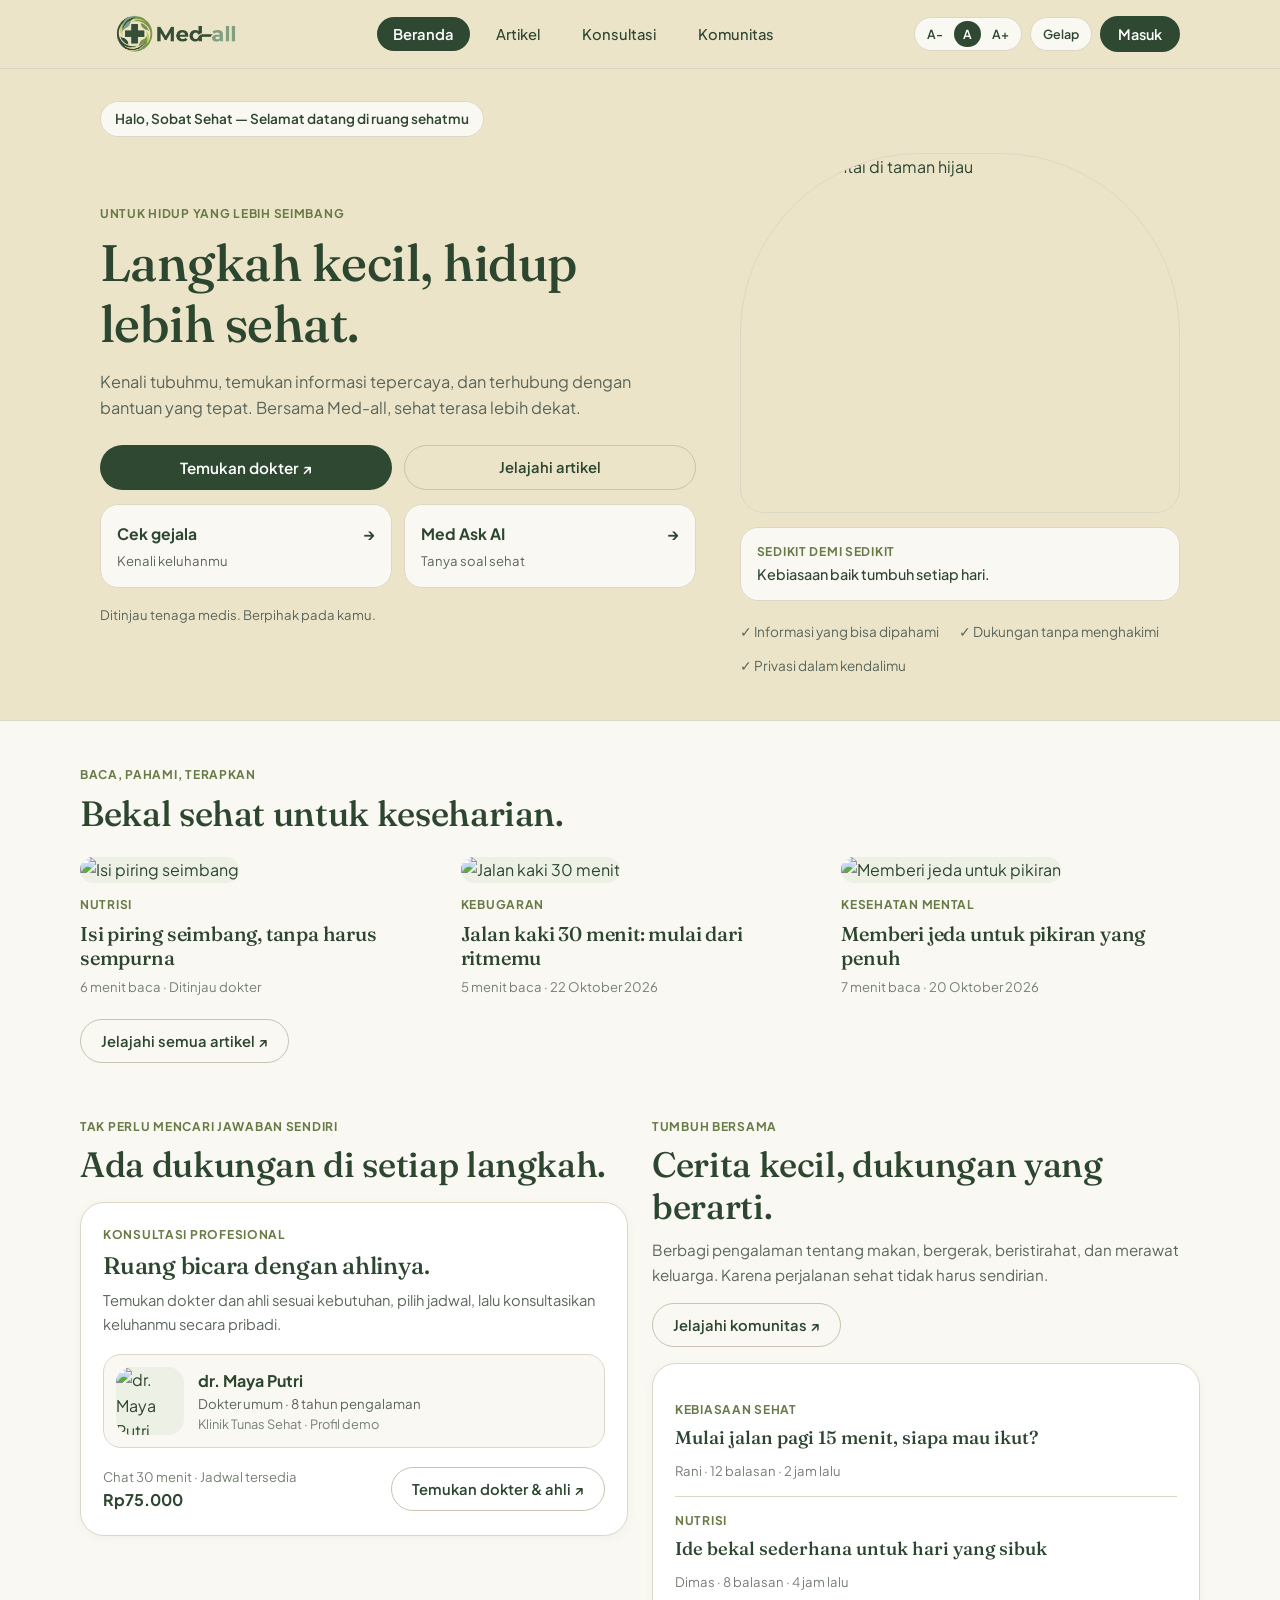
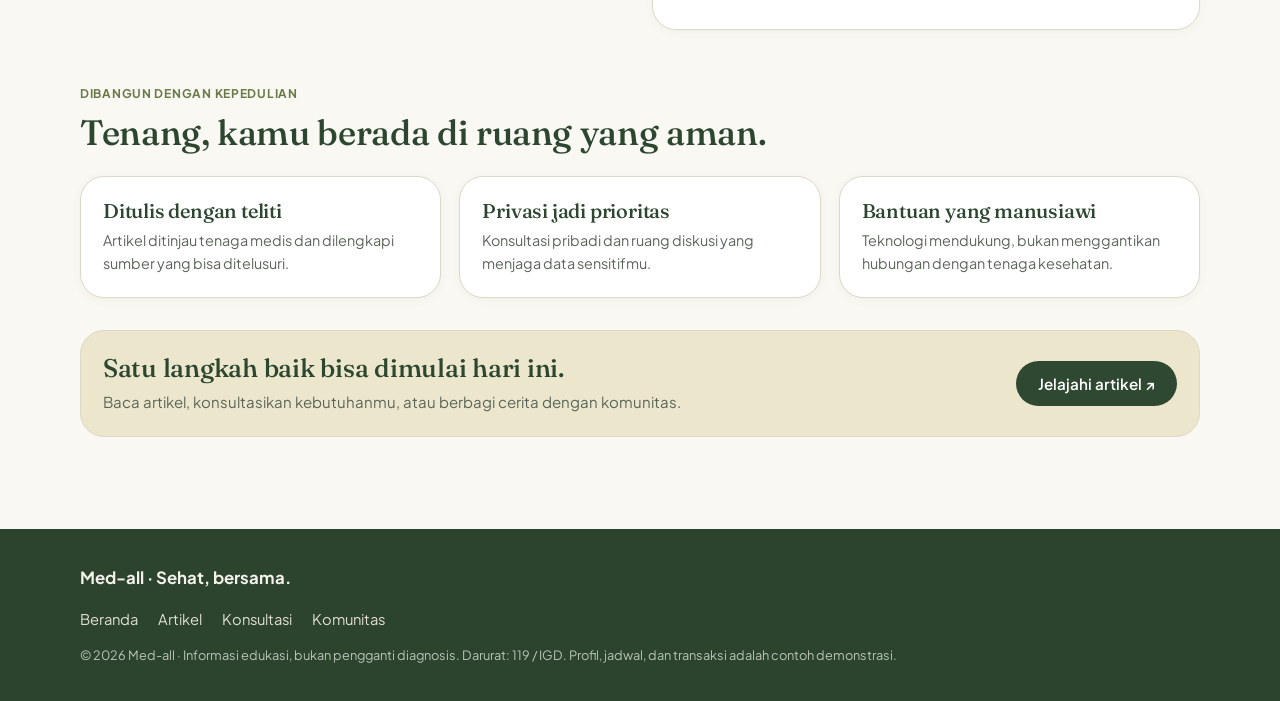
==== index.html @ 41314561 "Add files via upload" ====
<!DOCTYPE html>
<html lang="id" data-theme="light">
<head>
  <meta charset="UTF-8" />
  <meta name="viewport" content="width=device-width, initial-scale=1.0" />
  <title>Med-all — Langkah kecil, hidup lebih sehat</title>
  <link rel="preconnect" href="https://fonts.googleapis.com">
  <link rel="preconnect" href="https://fonts.gstatic.com" crossorigin>
  <link href="https://fonts.googleapis.com/css2?family=Fraunces:opsz,wght@9..144,400;9..144,500;9..144,600&family=Plus+Jakarta+Sans:wght@400;500;600;700&display=swap" rel="stylesheet">
  <link rel="stylesheet" href="css/style.css" />
</head>
<body>

  <main>
    <section id="view-beranda" class="page-view active">
      <div class="hero-wrapper">
        <div class="container">
          <div class="greeting-banner" id="greetingBadge">
            Halo, Sobat Sehat — Selamat datang di ruang sehatmu
          </div>

          <div class="hero-grid">
            <div>
              <span class="eyebrow">UNTUK HIDUP YANG LEBIH SEIMBANG</span>
              <h1 class="hero-title">Langkah kecil, hidup lebih sehat.</h1>
              <p class="hero-desc">
                Kenali tubuhmu, temukan informasi tepercaya, dan terhubung dengan bantuan yang tepat. Bersama Med-all, sehat terasa lebih dekat.
              </p>

              <div class="hero-cta-row">
                <button class="btn-primary" onclick="navigateTo('konsultasi')">Temukan dokter ↗</button>
                <button class="btn-outline" onclick="navigateTo('artikel')">Jelajahi artikel</button>
              </div>

              <div class="quick-feature-grid">
                <div class="quick-box" onclick="navigateTo('cek-gejala')">
                  <div class="quick-box-title">Cek gejala <span>→</span></div>
                  <div class="quick-box-sub">Kenali keluhanmu</div>
                </div>
                <div class="quick-box" onclick="navigateTo('med-ask')">
                  <div class="quick-box-title">Med Ask AI <span>→</span></div>
                  <div class="quick-box-sub">Tanya soal sehat</div>
                </div>
              </div>

              <p class="hero-trust-note">Ditinjau tenaga medis. Berpihak pada kamu.</p>
            </div>

            <div class="hero-visual-col">
              <img class="hero-arch-img"
                   src="https://images.unsplash.com/photo-1544367567-0f2fcb009e0b?auto=format&fit=crop&w=900&q=80"
                   alt="Berjalan santai di taman hijau">
              <div class="hero-quote-card">
                <div>
                  <span class="eyebrow" style="margin-bottom:2px;">SEDIKIT DEMI SEDIKIT</span>
                  <div style="font-size:0.9rem; font-weight:500;">Kebiasaan baik tumbuh setiap hari.</div>
                </div>
              </div>
              <ul class="hero-checklist">
                <li>✓ Informasi yang bisa dipahami</li>
                <li>✓ Dukungan tanpa menghakimi</li>
                <li>✓ Privasi dalam kendalimu</li>
              </ul>
            </div>
          </div>
        </div>
      </div>

      <div class="container section-block">
        <span class="eyebrow">BACA, PAHAMI, TERAPKAN</span>
        <h2 class="section-title">Bekal sehat untuk keseharian.</h2>

        <div class="articles-grid">
          <article class="article-card" onclick="navigateTo('detail-artikel')">
            <img class="article-thumb" src="https://images.unsplash.com/photo-1546069901-ba9599a7e63c?auto=format&fit=crop&w=800&q=80" alt="Isi piring seimbang">
            <span class="eyebrow">NUTRISI</span>
            <h3>Isi piring seimbang, tanpa harus sempurna</h3>
            <p class="article-meta">6 menit baca · Ditinjau dokter</p>
          </article>

          <article class="article-card" onclick="navigateTo('detail-artikel')">
            <img class="article-thumb" src="https://images.unsplash.com/photo-1476480862126-209bfaa8edc8?auto=format&fit=crop&w=800&q=80" alt="Jalan kaki 30 menit">
            <span class="eyebrow">KEBUGARAN</span>
            <h3>Jalan kaki 30 menit: mulai dari ritmemu</h3>
            <p class="article-meta">5 menit baca · 22 Oktober 2026</p>
          </article>

          <article class="article-card" onclick="navigateTo('detail-artikel')">
            <img class="article-thumb" src="https://images.unsplash.com/photo-1506126613408-eca07ce68773?auto=format&fit=crop&w=800&q=80" alt="Memberi jeda untuk pikiran">
            <span class="eyebrow">KESEHATAN MENTAL</span>
            <h3>Memberi jeda untuk pikiran yang penuh</h3>
            <p class="article-meta">7 menit baca · 20 Oktober 2026</p>
          </article>
        </div>

        <div style="margin-top: 22px;">
          <button class="btn-outline" onclick="navigateTo('artikel')">Jelajahi semua artikel ↗</button>
        </div>
      </div>

      <div class="container section-block" style="padding-top: 10px;">
        <div class="two-col-section">
          <div>
            <span class="eyebrow">TAK PERLU MENCARI JAWABAN SENDIRI</span>
            <h2 class="section-title">Ada dukungan di setiap langkah.</h2>
            <div class="card" style="margin-top: 16px;">
              <span class="eyebrow">KONSULTASI PROFESIONAL</span>
              <h3 style="font-size: 1.5rem; margin-bottom: 8px;">Ruang bicara dengan ahlinya.</h3>
              <p style="font-size: 0.92rem; color: var(--text-secondary);">
                Temukan dokter dan ahli sesuai kebutuhan, pilih jadwal, lalu konsultasikan keluhanmu secara pribadi.
              </p>

              <div class="doctor-mini-row">
                <img class="doctor-avatar" src="https://images.unsplash.com/photo-1559839734-2b71ea197ec2?auto=format&fit=crop&w=300&q=80" alt="dr. Maya Putri">
                <div>
                  <strong>dr. Maya Putri</strong>
                  <div style="font-size: 0.83rem; color: var(--text-secondary);">Dokter umum · 8 tahun pengalaman</div>
                  <div style="font-size: 0.8rem; color: var(--text-muted);">Klinik Tunas Sehat · Profil demo</div>
                </div>
              </div>

              <div style="display:flex; justify-content:space-between; align-items:center; flex-wrap:wrap; gap:10px;">
                <div>
                  <div style="font-size: 0.82rem; color: var(--text-muted);">Chat 30 menit · Jadwal tersedia</div>
                  <strong>Rp75.000</strong>
                </div>
                <button class="btn-outline" onclick="navigateTo('konsultasi')">Temukan dokter & ahli ↗</button>
              </div>
            </div>
          </div>

          <div>
            <span class="eyebrow">TUMBUH BERSAMA</span>
            <h2 class="section-title">Cerita kecil, dukungan yang berarti.</h2>
            <p style="color: var(--text-secondary); font-size: 0.95rem; margin-bottom: 16px;">
              Berbagi pengalaman tentang makan, bergerak, beristirahat, dan merawat keluarga. Karena perjalanan sehat tidak harus sendirian.
            </p>
            <button class="btn-outline" onclick="navigateTo('komunitas')" style="margin-bottom: 16px;">Jelajahi komunitas ↗</button>

            <div class="card">
              <div class="thread-preview" onclick="navigateTo('detail-thread')">
                <span class="eyebrow" style="margin-bottom:2px;">KEBIASAAN SEHAT</span>
                <h4>Mulai jalan pagi 15 menit, siapa mau ikut?</h4>
                <span class="article-meta">Rani · 12 balasan · 2 jam lalu</span>
              </div>
              <div class="thread-preview" onclick="navigateTo('detail-thread')">
                <span class="eyebrow" style="margin-bottom:2px;">NUTRISI</span>
                <h4>Ide bekal sederhana untuk hari yang sibuk</h4>
                <span class="article-meta">Dimas · 8 balasan · 4 jam lalu</span>
              </div>
            </div>
          </div>
        </div>
      </div>

      <div class="container section-block" style="padding-top: 10px;">
        <span class="eyebrow">DIBANGUN DENGAN KEPEDULIAN</span>
        <h2 class="section-title">Tenang, kamu berada di ruang yang aman.</h2>

        <div class="pillars-grid">
          <div class="card">
            <h3 style="font-size:1.25rem; margin-bottom:6px;">Ditulis dengan teliti</h3>
            <p style="font-size:0.9rem; color:var(--text-secondary);">Artikel ditinjau tenaga medis dan dilengkapi sumber yang bisa ditelusuri.</p>
          </div>
          <div class="card">
            <h3 style="font-size:1.25rem; margin-bottom:6px;">Privasi jadi prioritas</h3>
            <p style="font-size:0.9rem; color:var(--text-secondary);">Konsultasi pribadi dan ruang diskusi yang menjaga data sensitifmu.</p>
          </div>
          <div class="card">
            <h3 style="font-size:1.25rem; margin-bottom:6px;">Bantuan yang manusiawi</h3>
            <p style="font-size:0.9rem; color:var(--text-secondary);">Teknologi mendukung, bukan menggantikan hubungan dengan tenaga kesehatan.</p>
          </div>
        </div>

        <div class="card-beige" style="display:flex; flex-wrap:wrap; justify-content:space-between; align-items:center; gap:18px;">
          <div>
            <h3 style="font-size:1.6rem; margin-bottom:6px;">Satu langkah baik bisa dimulai hari ini.</h3>
            <p style="color:var(--text-secondary); font-size:0.94rem;">Baca artikel, konsultasikan kebutuhanmu, atau berbagi cerita dengan komunitas.</p>
          </div>
          <button class="btn-primary" onclick="navigateTo('artikel')">Jelajahi artikel ↗</button>
        </div>
      </div>
    </section>
  </main>

  <script src="js/core.js"></script>
</body>
</html>
---- css/style.css ----
:root {
  --font-scale: 1;
  --bg-body: #FAF8F2;
  --bg-header: #EBE4C8;
  --bg-card: #FFFFFF;
  --bg-beige: #ECE6CC;
  --bg-sage: #EDF1E5;
  --bg-warn: #F6E5D8;
  --bg-input: #FFFFFF;
  --text-primary: #2D4630;
  --text-secondary: #5B665A;
  --text-muted: #768074;
  --text-warn: #8B4425;
  --brand-green: #2E4831;
  --brand-green-hover: #223724;
  --brand-olive: #687B47;
  --border-soft: #DCD8C8;
  --border-strong: #C9C3AF;
  --shadow-sm: 0 2px 10px rgba(45, 70, 48, 0.05);
  --shadow-md: 0 10px 28px rgba(45, 70, 48, 0.08);
  --radius-lg: 24px;
  --radius-md: 18px;
  --radius-pill: 999px;
}

[data-theme="dark"] {
  --bg-body: #141A15;
  --bg-header: #1C251D;
  --bg-card: #1E271F;
  --bg-beige: #263125;
  --bg-sage: #222D23;
  --bg-warn: #38251C;
  --bg-input: #182019;
  --text-primary: #E9EFE6;
  --text-secondary: #B8C2B5;
  --text-muted: #8E9A8C;
  --text-warn: #F3B394;
  --brand-green: #4C7B52;
  --brand-green-hover: #5C9163;
  --brand-olive: #9CB673;
  --border-soft: #313E32;
  --border-strong: #435444;
  --shadow-sm: 0 2px 12px rgba(0, 0, 0, 0.25);
  --shadow-md: 0 12px 30px rgba(0, 0, 0, 0.35);
}

* {
  box-sizing: border-box;
  margin: 0;
  padding: 0;
}

html {
  font-size: calc(16px * var(--font-scale));
  scroll-behavior: smooth;
}

body {
  font-family: 'Plus Jakarta Sans', -apple-system, BlinkMacSystemFont, sans-serif;
  background-color: var(--bg-body);
  color: var(--text-primary);
  line-height: 1.6;
  transition: background-color 0.25s ease, color 0.25s ease;
  min-height: 100vh;
  display: flex;
  flex-direction: column;
}

h1, h2, h3, .serif {
  font-family: 'Fraunces', Georgia, serif;
  font-weight: 500;
  line-height: 1.2;
  letter-spacing: -0.01em;
}

button, input, select, textarea {
  font-family: inherit;
  font-size: inherit;
  color: inherit;
}

a {
  color: inherit;
  text-decoration: none;
}

.container {
  width: 100%;
  max-width: 1120px;
  margin: 0 auto;
  padding: 0 20px;
}

.site-header {
  background-color: var(--bg-header);
  border-bottom: 1px solid var(--border-soft);
  position: sticky;
  top: 0;
  z-index: 100;
  transition: background-color 0.25s ease;
}

.header-inner {
  display: flex;
  flex-wrap: wrap;
  align-items: center;
  justify-content: space-between;
  gap: 12px;
  padding: 14px 20px;
  max-width: 1120px;
  margin: 0 auto;
}

.brand-link {
  display: flex;
  align-items: center;
  gap: 10px;
  cursor: pointer;
}

.brand-logo-img {
  height: 40px;
  width: auto;
  object-fit: contain;
}

.brand-fallback {
  display: flex;
  align-items: center;
  gap: 8px;
  font-weight: 700;
  font-size: 1.35rem;
  color: var(--text-primary);
}

.nav-links {
  display: flex;
  align-items: center;
  gap: 6px;
  order: 3;
  width: 100%;
  justify-content: space-between;
  padding-top: 6px;
  border-top: 1px solid rgba(45, 70, 48, 0.08);
}

@media (min-width: 860px) {
  .nav-links {
    order: 2;
    width: auto;
    border-top: none;
    padding-top: 0;
    gap: 10px;
  }
}

.nav-item {
  padding: 8px 16px;
  border-radius: var(--radius-pill);
  font-size: 0.92rem;
  font-weight: 500;
  color: var(--text-primary);
  background: transparent;
  border: none;
  cursor: pointer;
  transition: all 0.2s ease;
}

.nav-item:hover {
  background-color: rgba(46, 72, 49, 0.08);
}

.nav-item.active {
  background-color: var(--brand-green);
  color: #FFFFFF;
  font-weight: 600;
}

.header-controls {
  display: flex;
  align-items: center;
  gap: 8px;
  order: 2;
}

@media (min-width: 860px) {
  .header-controls {
    order: 3;
  }
}

.utility-group {
  display: flex;
  align-items: center;
  background-color: var(--bg-body);
  border: 1px solid var(--border-soft);
  border-radius: var(--radius-pill);
  padding: 3px;
  gap: 2px;
}

.util-btn {
  border: none;
  background: transparent;
  color: var(--text-primary);
  padding: 5px 9px;
  border-radius: var(--radius-pill);
  font-size: 0.78rem;
  font-weight: 600;
  cursor: pointer;
  transition: 0.2s;
}

.util-btn:hover, .util-btn.active {
  background-color: var(--brand-green);
  color: #FFFFFF;
}

.btn-account {
  background-color: var(--brand-green);
  color: #FFFFFF;
  border: none;
  padding: 9px 18px;
  border-radius: var(--radius-pill);
  font-size: 0.9rem;
  font-weight: 600;
  cursor: pointer;
  display: inline-flex;
  align-items: center;
  gap: 6px;
  transition: background-color 0.2s;
}

.btn-account:hover {
  background-color: var(--brand-green-hover);
}

main {
  flex: 1;
}

.page-view {
  display: none;
  animation: fadeIn 0.25s ease;
}

.page-view.active {
  display: block;
}

@keyframes fadeIn {
  from { opacity: 0; transform: translateY(6px); }
  to { opacity: 1; transform: translateY(0); }
}

.eyebrow {
  font-size: 0.75rem;
  font-weight: 700;
  letter-spacing: 0.06em;
  text-transform: uppercase;
  color: var(--brand-olive);
  margin-bottom: 8px;
  display: block;
}

.breadcrumb {
  display: flex;
  align-items: center;
  gap: 8px;
  font-size: 0.85rem;
  color: var(--text-secondary);
  margin: 22px 0 14px;
  cursor: pointer;
}

.btn-primary {
  background-color: var(--brand-green);
  color: #FFFFFF;
  border: none;
  padding: 13px 22px;
  border-radius: var(--radius-pill);
  font-weight: 600;
  font-size: 0.95rem;
  cursor: pointer;
  display: inline-flex;
  align-items: center;
  justify-content: center;
  gap: 8px;
  transition: all 0.2s;
}

.btn-primary:hover {
  background-color: var(--brand-green-hover);
  transform: translateY(-1px);
}

.btn-outline {
  background-color: transparent;
  color: var(--text-primary);
  border: 1px solid var(--border-strong);
  padding: 12px 20px;
  border-radius: var(--radius-pill);
  font-weight: 600;
  font-size: 0.92rem;
  cursor: pointer;
  display: inline-flex;
  align-items: center;
  justify-content: center;
  gap: 8px;
  transition: all 0.2s;
}

.btn-outline:hover {
  background-color: var(--bg-sage);
}

.card {
  background-color: var(--bg-card);
  border: 1px solid var(--border-soft);
  border-radius: var(--radius-lg);
  padding: 22px;
  box-shadow: var(--shadow-sm);
}

.card-beige {
  background-color: var(--bg-beige);
  border: 1px solid var(--border-soft);
  border-radius: var(--radius-lg);
  padding: 22px;
}

.card-sage {
  background-color: var(--bg-sage);
  border: 1px solid var(--border-soft);
  border-radius: var(--radius-lg);
  padding: 22px;
}

.card-warn {
  background-color: var(--bg-warn);
  border-radius: var(--radius-md);
  padding: 16px 18px;
  color: var(--text-warn);
}

.card-warn strong {
  display: block;
  margin-bottom: 4px;
  font-size: 0.92rem;
}

.card-warn p {
  font-size: 0.86rem;
  line-height: 1.5;
}

.hero-wrapper {
  background-color: var(--bg-header);
  padding: 32px 0 44px;
  border-bottom: 1px solid var(--border-soft);
}

.greeting-banner {
  display: inline-flex;
  align-items: center;
  gap: 8px;
  background-color: var(--bg-body);
  border: 1px solid var(--border-soft);
  padding: 6px 14px;
  border-radius: var(--radius-pill);
  font-size: 0.85rem;
  font-weight: 600;
  color: var(--text-primary);
  margin-bottom: 16px;
}

.hero-grid {
  display: grid;
  grid-template-columns: 1fr;
  gap: 28px;
  align-items: center;
}

@media (min-width: 860px) {
  .hero-grid {
    grid-template-columns: 1.15fr 0.85fr;
    gap: 44px;
  }
}

.hero-title {
  font-size: clamp(2.1rem, 4.2vw, 3.2rem);
  margin-bottom: 14px;
  color: var(--text-primary);
}

.hero-desc {
  font-size: 1.02rem;
  color: var(--text-secondary);
  margin-bottom: 24px;
  max-width: 540px;
}

.hero-cta-row {
  display: grid;
  grid-template-columns: 1fr 1fr;
  gap: 12px;
  margin-bottom: 14px;
}

.quick-feature-grid {
  display: grid;
  grid-template-columns: 1fr 1fr;
  gap: 12px;
  margin-bottom: 16px;
}

.quick-box {
  background-color: var(--bg-body);
  border: 1px solid var(--border-soft);
  border-radius: var(--radius-md);
  padding: 16px;
  text-align: left;
  cursor: pointer;
  transition: all 0.2s;
}

.quick-box:hover {
  transform: translateY(-2px);
  box-shadow: var(--shadow-sm);
  border-color: var(--brand-green);
}

.quick-box-title {
  font-weight: 700;
  font-size: 0.98rem;
  display: flex;
  align-items: center;
  justify-content: space-between;
  margin-bottom: 4px;
}

.quick-box-sub {
  font-size: 0.82rem;
  color: var(--text-secondary);
}

.hero-trust-note {
  font-size: 0.82rem;
  color: var(--text-secondary);
  display: flex;
  align-items: center;
  gap: 6px;
}

.hero-visual-col {
  display: flex;
  flex-direction: column;
  gap: 14px;
}

.hero-arch-img {
  width: 100%;
  height: 310px;
  object-fit: cover;
  border-radius: 180px 180px 24px 24px;
  border: 1px solid var(--border-soft);
}

@media (min-width: 860px) {
  .hero-arch-img {
    height: 360px;
  }
}

.hero-quote-card {
  background-color: var(--bg-body);
  border-radius: var(--radius-md);
  padding: 14px 16px;
  display: flex;
  align-items: center;
  gap: 12px;
  border: 1px solid var(--border-soft);
}

.hero-checklist {
  list-style: none;
  display: flex;
  flex-wrap: wrap;
  gap: 12px 20px;
  font-size: 0.85rem;
  color: var(--text-secondary);
  margin-top: 6px;
}

.section-block {
  padding: 44px 0;
}

.section-title {
  font-size: clamp(1.65rem, 3vw, 2.2rem);
  margin-bottom: 10px;
}

.articles-grid {
  display: grid;
  grid-template-columns: 1fr;
  gap: 22px;
  margin-top: 22px;
}

@media (min-width: 760px) {
  .articles-grid {
    grid-template-columns: repeat(3, 1fr);
  }
}

.article-card {
  cursor: pointer;
  transition: transform 0.2s;
}

.article-card:hover {
  transform: translateY(-3px);
}

.article-thumb {
  width: 100%;
  height: 190px;
  object-fit: cover;
  border-radius: var(--radius-md);
  margin-bottom: 12px;
  background-color: var(--bg-sage);
}

.article-card h3 {
  font-size: 1.25rem;
  margin-bottom: 6px;
}

.article-meta {
  font-size: 0.82rem;
  color: var(--text-muted);
}

.two-col-section {
  display: grid;
  grid-template-columns: 1fr;
  gap: 24px;
}

@media (min-width: 860px) {
  .two-col-section {
    grid-template-columns: 1fr 1fr;
  }
}

.doctor-mini-row {
  display: flex;
  align-items: center;
  gap: 14px;
  margin: 18px 0;
  padding: 12px;
  background-color: var(--bg-body);
  border-radius: var(--radius-md);
  border: 1px solid var(--border-soft);
}

.doctor-avatar {
  width: 68px;
  height: 68px;
  border-radius: 16px;
  object-fit: cover;
  flex-shrink: 0;
  background-color: var(--bg-sage);
}

.thread-preview {
  padding: 14px 0;
  border-bottom: 1px solid var(--border-soft);
  cursor: pointer;
}

.thread-preview:last-child {
  border-bottom: none;
}

.thread-preview h4 {
  font-family: 'Fraunces', serif;
  font-size: 1.15rem;
  font-weight: 500;
  margin: 4px 0;
}

.pillars-grid {
  display: grid;
  grid-template-columns: 1fr;
  gap: 18px;
  margin: 22px 0 32px;
}

@media (min-width: 760px) {
  .pillars-grid {
    grid-template-columns: repeat(3, 1fr);
  }
}

.filter-pills {
  display: flex;
  flex-wrap: wrap;
  gap: 8px;
  margin: 16px 0 24px;
}

.pill-btn {
  padding: 8px 16px;
  border-radius: var(--radius-pill);
  border: 1px solid var(--border-soft);
  background-color: var(--bg-card);
  color: var(--text-primary);
  font-size: 0.86rem;
  font-weight: 500;
  cursor: pointer;
  transition: 0.2s;
}

.pill-btn.active, .pill-btn:hover {
  background-color: var(--brand-green);
  color: #FFFFFF;
  border-color: var(--brand-green);
}

.form-group {
  margin-bottom: 16px;
}

.form-label {
  display: block;
  font-weight: 600;
  font-size: 0.9rem;
  margin-bottom: 6px;
}

.form-control {
  width: 100%;
  padding: 12px 16px;
  border-radius: 14px;
  border: 1px solid var(--border-strong);
  background-color: var(--bg-input);
  outline: none;
  transition: border-color 0.2s;
}

.form-control:focus {
  border-color: var(--brand-green);
}

.severity-grid {
  display: grid;
  grid-template-columns: repeat(3, 1fr);
  gap: 10px;
}

.sev-btn {
  padding: 11px;
  border-radius: var(--radius-pill);
  border: 1px solid var(--border-soft);
  background-color: var(--bg-sage);
  font-weight: 600;
  font-size: 0.9rem;
  cursor: pointer;
}

.sev-btn.active {
  background-color: var(--brand-green);
  color: #FFFFFF;
}

.days-row {
  display: grid;
  grid-template-columns: repeat(7, 1fr);
  gap: 8px;
  margin: 16px 0;
}

.day-pill {
  border-radius: 20px;
  padding: 12px 6px;
  text-align: center;
  font-size: 0.8rem;
  font-weight: 600;
  background-color: var(--bg-card);
  border: 1px solid var(--border-soft);
  color: var(--text-muted);
}

.day-pill.done {
  background-color: var(--brand-green);
  color: #FFFFFF;
  border-color: var(--brand-green);
}

.metrics-grid {
  display: grid;
  grid-template-columns: repeat(3, 1fr);
  gap: 12px;
  margin: 14px 0 22px;
}

.metric-card {
  background-color: var(--bg-sage);
  border-radius: var(--radius-md);
  padding: 16px;
  border: 1px solid var(--border-soft);
}

.metric-val {
  font-family: 'Fraunces', serif;
  font-size: 1.5rem;
  font-weight: 500;
  margin-bottom: 4px;
}

.chat-box {
  display: flex;
  flex-direction: column;
  gap: 14px;
  margin: 20px 0;
}

.chat-user {
  align-self: flex-end;
  background-color: var(--brand-green);
  color: #FFFFFF;
  padding: 16px 20px;
  border-radius: 20px 20px 4px 20px;
  max-width: 85%;
}

.chat-ai {
  align-self: flex-start;
  background-color: var(--bg-card);
  border: 1px solid var(--border-soft);
  padding: 18px 20px;
  border-radius: 20px 20px 20px 4px;
  max-width: 90%;
}

.modal-backdrop {
  position: fixed;
  inset: 0;
  background: rgba(20, 28, 21, 0.58);
  display: none;
  align-items: center;
  justify-content: center;
  padding: 20px;
  z-index: 200;
}

.modal-backdrop.open {
  display: flex;
}

.modal-sheet {
  background-color: var(--bg-body);
  border: 1px solid var(--border-soft);
  border-radius: 28px;
  padding: 28px;
  max-width: 440px;
  width: 100%;
  box-shadow: var(--shadow-md);
}

.site-footer {
  background-color: #2C442E;
  color: #F4F2EA;
  padding: 36px 20px;
  margin-top: 48px;
}

.footer-inner {
  max-width: 1120px;
  margin: 0 auto;
}

.footer-nav {
  display: flex;
  flex-wrap: wrap;
  gap: 20px;
  margin: 18px 0;
  font-size: 0.92rem;
}

.footer-nav button {
  background: none;
  border: none;
  color: #E2DFD2;
  cursor: pointer;
}

.footer-copy {
  font-size: 0.8rem;
  color: #B8C4B6;
  line-height: 1.5;
}
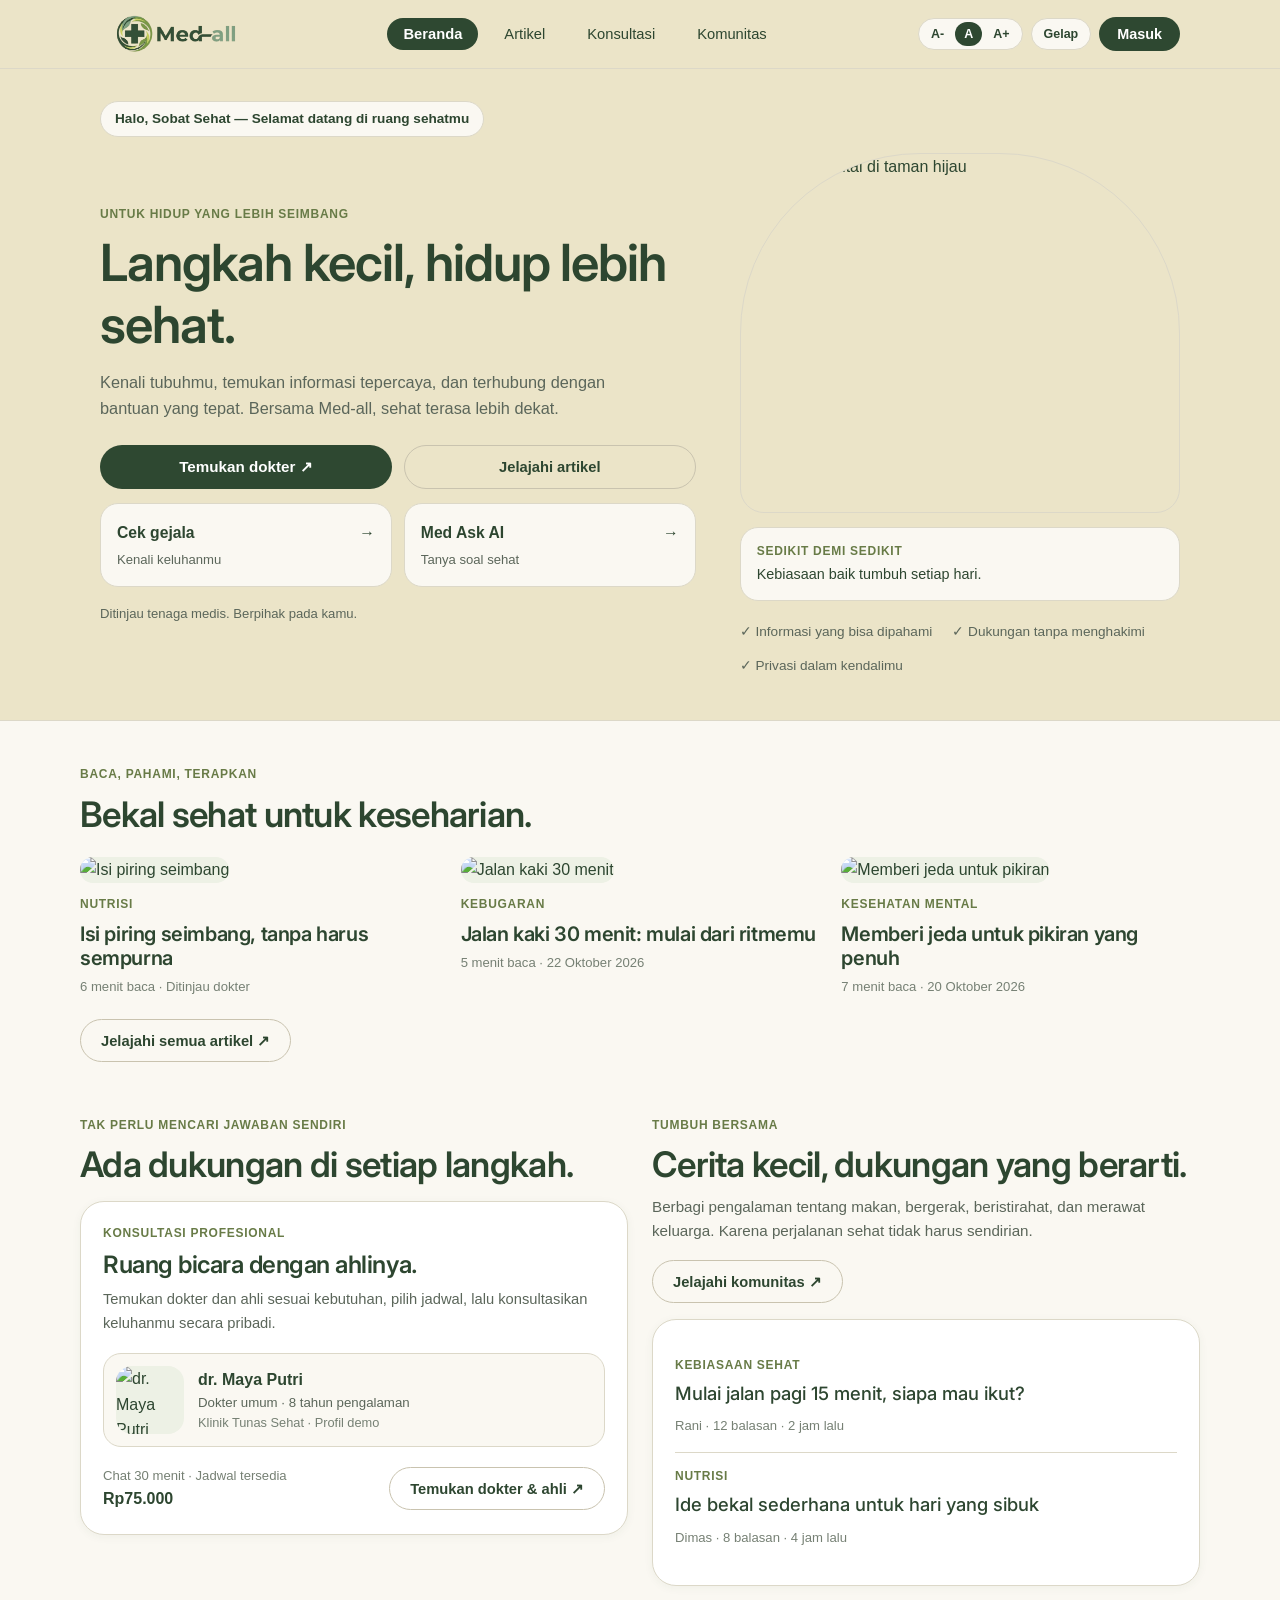
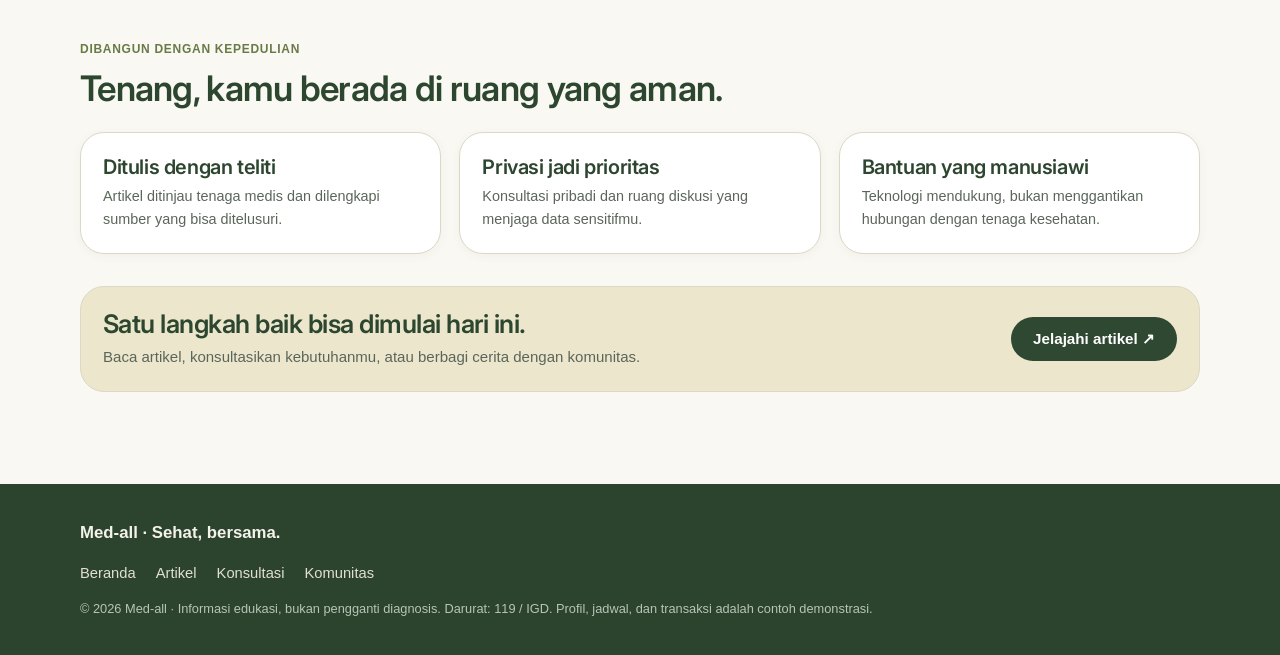
==== commit cb1562ae: "Update index.html" ====
--- a/index.html
+++ b/index.html
@@ -6,7 +6,7 @@
   <title>Med-all — Langkah kecil, hidup lebih sehat</title>
   <link rel="preconnect" href="https://fonts.googleapis.com">
   <link rel="preconnect" href="https://fonts.gstatic.com" crossorigin>
-  <link href="https://fonts.googleapis.com/css2?family=Fraunces:opsz,wght@9..144,400;9..144,500;9..144,600&family=Plus+Jakarta+Sans:wght@400;500;600;700&display=swap" rel="stylesheet">
+  <link href="https://fonts.googleapis.com/css2?family=Inter:wght@500;600;700&display=swap" rel="stylesheet">
   <link rel="stylesheet" href="css/style.css" />
 </head>
 <body>
--- a/css/style.css
+++ b/css/style.css
@@ -56,7 +56,7 @@
 }
 
 body {
-  font-family: 'Plus Jakarta Sans', -apple-system, BlinkMacSystemFont, sans-serif;
+  font-family: -apple-system, BlinkMacSystemFont, 'Segoe UI', Roboto, Helvetica, Arial, sans-serif;
   background-color: var(--bg-body);
   color: var(--text-primary);
   line-height: 1.6;
@@ -67,10 +67,10 @@
 }
 
 h1, h2, h3, .serif {
-  font-family: 'Fraunces', Georgia, serif;
-  font-weight: 500;
+  font-family: 'Inter', sans-serif;
+  font-weight: 600;
   line-height: 1.2;
-  letter-spacing: -0.01em;
+  letter-spacing: -0.02em;
 }
 
 button, input, select, textarea {
@@ -586,7 +586,7 @@
 }
 
 .thread-preview h4 {
-  font-family: 'Fraunces', serif;
+  font-family: 'Inter', sans-serif;
   font-size: 1.15rem;
   font-weight: 500;
   margin: 4px 0;
@@ -715,7 +715,7 @@
 }
 
 .metric-val {
-  font-family: 'Fraunces', serif;
+  font-family: 'Inter', sans-serif;
   font-size: 1.5rem;
   font-weight: 500;
   margin-bottom: 4px;
